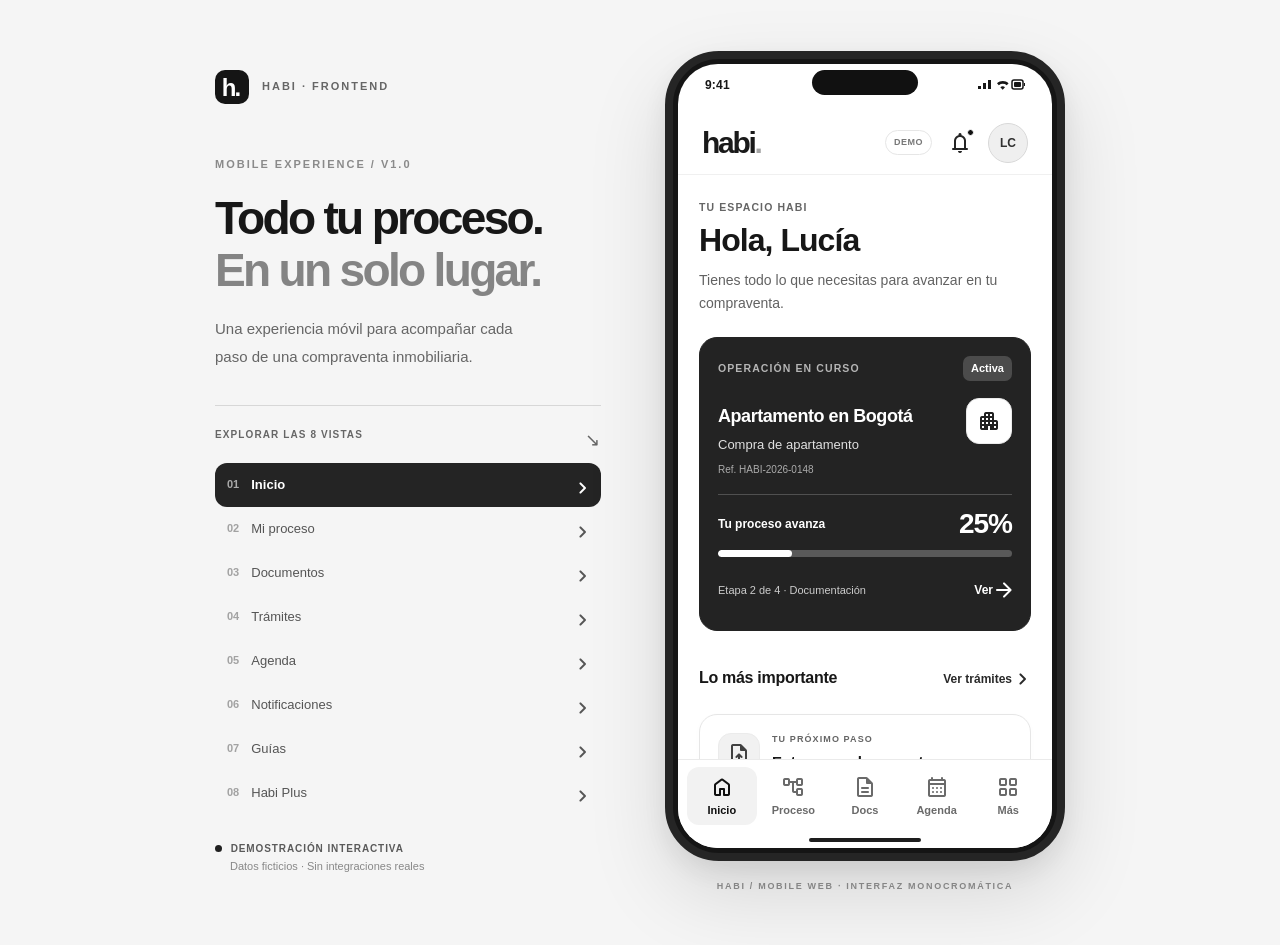
==== index.html @ b6b1b526 "Fix frontend" ====
<!doctype html>
<html lang="es">
<head>
  <meta charset="UTF-8" />
  <meta name="viewport" content="width=device-width, initial-scale=1, viewport-fit=cover" />
  <meta name="theme-color" content="#ffffff" />
  <meta name="description" content="Habi: seguimiento de compraventa, documentos, trámites y agenda." />
  <title>Habi · Mi compraventa</title>
  <!-- Iconos oficiales Google Material Symbols Rounded. Fallback SVG local si no hay conexión. -->
  <link rel="preconnect" href="https://fonts.googleapis.com" />
  <link rel="preconnect" href="https://fonts.gstatic.com" crossorigin />
  <link href="https://fonts.googleapis.com/css2?family=Material+Symbols+Rounded:opsz,wght,FILL,GRAD@20..48,100..700,0..1,-50..200&display=swap" rel="stylesheet" />
  <link rel="stylesheet" href="css/styles.css" />
  <script defer src="js/icons.js"></script>
  <script defer src="js/data.js"></script>
  <script defer src="js/screens.js"></script>
  <script defer src="js/app.js"></script>
</head>
<body>
  <div class="workspace">
    <aside class="desktop-rail" aria-label="Navegador del prototipo">
      <div class="rail-overline"><span class="brand-mark">h.</span> HABI · FRONTEND</div>
      <p class="rail-kicker">MOBILE EXPERIENCE / V1.0</p>
      <h1>Todo tu proceso.<br><span>En un solo lugar.</span></h1>
      <p class="rail-description">Una experiencia móvil para acompañar cada paso de una compraventa inmobiliaria.</p>
      <div class="rail-navigation">
        <div class="rail-navigation-heading">EXPLORAR LAS 8 VISTAS <span>↘</span></div>
        <div id="desktopRoutes"></div>
      </div>
      <div class="rail-footnote"><span class="footnote-circle"></span> DEMOSTRACIÓN INTERACTIVA<br><small>Datos ficticios · Sin integraciones reales</small></div>
    </aside>

    <div class="device-stand">
      <div class="device" aria-label="Vista de la aplicación Habi para móvil">
        <div class="phone">
          <div class="statusbar" aria-hidden="true">
            <span>9:41</span>
            <div class="dynamic-island"></div>
            <div class="status-icons"><svg width="48" height="16" viewBox="0 0 48 16" fill="currentColor"><path d="M1 12h3V9H1v3zm5 0h3V6H6v6zm5 0h3V3h-3v9zM20 6.2c3.2-2.8 8.4-2.8 11.6 0l-1.8 2a7.1 7.1 0 0 0-8 0l-1.8-2zm3.3 4c1.4-1.2 3.3-1.2 4.7 0l-2.3 2.5-2.4-2.5z"/><rect x="35" y="3" width="11" height="9" rx="2" fill="none" stroke="currentColor" stroke-width="1.5"/><rect x="37" y="5" width="7" height="5" rx="1"/><path d="M47 6h1v3h-1z"/></svg></div>
          </div>
          <header class="appbar">
            <button class="logo" type="button" data-route="inicio" aria-label="Ir a inicio">habi<span>.</span></button>
            <div class="appbar-right">
              <span class="demo-pill">DEMO</span>
              <button type="button" class="circle-action notification-trigger" data-route="notificaciones" aria-label="Abrir notificaciones" id="notificationButton"></button>
              <button type="button" class="avatar" data-action="profile" aria-label="Abrir perfil de Lucía">LC</button>
            </div>
          </header>
          <main id="appContent" class="app-content" tabindex="-1" aria-label="Contenido de la pantalla"></main>
          <nav id="bottomNav" class="bottom-nav" aria-label="Navegación principal"></nav>
          <div class="gesture-area" aria-hidden="true"><span></span></div>
          <div id="toast" class="toast" role="status" aria-live="polite"></div>
          <div id="scrim" class="scrim" hidden></div>
          <section id="sheet" class="sheet" role="dialog" aria-modal="true" aria-label="Información" hidden></section>
        </div>
      </div>
      <p class="device-caption">HABI / MOBILE WEB · INTERFAZ MONOCROMÁTICA</p>
    </div>
  </div>
</body>
</html>
---- css/styles.css ----
/* Habi mobile / diseño monocromático. Colores preparados como tokens. */
:root { 
  --ink: #171717; --ink-soft: #383838; --muted: #616161; --quiet: #787878;
  --line: #e6e6e6; --page: #fff; --surface: #f8f8f8; --surface-strong: #eeeeee;
  --dark: #202020; --radius: 18px; --tap: 44px;
  --family: -apple-system, BlinkMacSystemFont, "Segoe UI", Roboto, Arial, sans-serif;
  color: var(--ink); font-family: var(--family); font-synthesis: none;
  -webkit-font-smoothing: antialiased; text-rendering: optimizeLegibility;
 }
* { box-sizing: border-box; }
html, body { width: 100%; max-width: 100%; min-height: 100%; margin: 0; }
body { background: #f5f5f5; color: var(--ink); font: 400 14px/1.5 var(--family); overflow-x: clip; }
button, input, select { font: inherit; min-width: 0; }
button { cursor: pointer; -webkit-tap-highlight-color: transparent; touch-action: manipulation; }
button:disabled { opacity: .5; cursor: not-allowed; }
button:focus-visible, a:focus-visible, input:focus-visible, select:focus-visible { outline: 2px solid #242424; outline-offset: 3px; }
[hidden] { display: none !important; }
.icon { display: inline-flex; flex: 0 0 auto; width: 24px; height: 24px; align-items: center; justify-content: center; }
.google-icon { display: none; font-size: 24px; font-weight: 400; font-variation-settings: 'FILL' 0, 'wght' 400, 'GRAD' 0, 'opsz' 24; line-height: 1; letter-spacing: 0; }
.fallback-icon { display: block; width: 100%; height: 100%; }
.google-icons-ready .google-icon { display: block; }
.google-icons-ready .fallback-icon { display: none; }

/* Presentación en escritorio */
.workspace { min-height: 100vh; min-height: 100dvh; width: 100%; display: grid; grid-template-columns: minmax(0, 386px) minmax(0, 400px); align-items: center; justify-content: center; gap: clamp(36px, 5vw, 108px); padding: clamp(24px, 4vw, 58px); }
.desktop-rail { width: 100%; max-width: 386px; min-width: 0; }
.rail-overline { display: flex; align-items: center; gap: 13px; font-size: 11px; letter-spacing: 2px; color: #666; font-weight: 750; }
.brand-mark { background: #151515; color: white; width: 34px; height: 34px; display: inline-grid; place-items: center; border-radius: 10px; letter-spacing: -2px; font-size: 24px; font-weight: 800; padding-right: 3px; }
.rail-kicker { color: #8a8a8a; font-size: 11px; letter-spacing: 2px; margin: 52px 0 20px; font-weight: 700; }
.desktop-rail h1 { margin: 0; letter-spacing: -2.7px; font-size: clamp(32px,3.6vw,51px); line-height: 1.13; font-weight: 800; }
.desktop-rail h1 span { color: #848484; }
.rail-description { max-width: 310px; font-size: 15px; color: #666; line-height: 1.85; margin: 19px 0 34px; }
.rail-navigation { padding-top: 21px; border-top: 1px solid #d7d7d7; }
.rail-navigation-heading { font-size: 10px; font-weight: 800; color: #666; letter-spacing: 1.1px; display: flex; justify-content: space-between; margin-bottom: 9px; }
.rail-navigation-heading span { font-size: 18px; }
.rail-link { background: transparent; width: 100%; min-height: 44px; padding: 11px 12px; border: 0; border-radius: 12px; text-align: left; display: flex; align-items: center; gap: 12px; font-size: 13px; color: #555; }
.rail-link b { font-size: 11px; color: #a2a2a2; font-weight: 700; }
.rail-link .rail-chevron { margin-left: auto; width: 18px; height: 18px; }
.rail-link.active { color: white; background: #242424; font-weight: 750; }
.rail-link.active b { color: #aaa; }
.rail-footnote { margin-top: 25px; color: #5a5a5a; font-size: 10px; letter-spacing: .9px; line-height: 1.7; font-weight: 750; }
.rail-footnote small { font-size: 11px; font-weight: 400; letter-spacing: 0; color: #888; margin-left: 15px; }
.footnote-circle { display: inline-block; background: #202020; border-radius: 100%; width: 7px; height: 7px; margin-right: 5px; }
.device-stand { display: flex; flex-direction: column; align-items: center; justify-self: center; width: 100%; min-width: 0; max-width: 400px; }
.device-caption { color: #858585; font-size: 9px; letter-spacing: 1.7px; margin: 19px 0 0; font-weight: 800; }
.device { width: 100%; height: min(834px, max(580px, calc(100dvh - 90px))); padding: 5px; border: 8px solid #252525; border-radius: 54px; background: #151515; box-shadow: 0 32px 80px #00000020, 0 10px 24px #00000012; }
.phone { width: 100%; height: 100%; min-height: 0; min-width: 0; border-radius: 40px; background: white; position: relative; overflow: hidden; display: flex; flex-direction: column; isolation: isolate; }
.statusbar { height: 47px; padding: 12px 27px 0; flex: 0 0 auto; display: flex; justify-content: space-between; align-items: flex-start; position: relative; font-size: 12px; letter-spacing: .2px; font-weight: 800; }
.dynamic-island { width: 106px; height: 25px; background: #111; position: absolute; top: 6px; left: calc(50% - 53px); border-radius: 100px; }
.status-icons { margin-top: 1px; }
.appbar { min-height: 64px; height: 64px; flex: 0 0 auto; padding: 0 clamp(16px, 5vw, 24px); display: flex; justify-content: space-between; align-items: center; gap: 12px; border-bottom: 1px solid #f0f0f0; background: white; }
.logo { border: none; background: none; color: #191919; padding: 4px 0; min-height: 44px; display: inline-flex; align-items: center; font-size: 30px; letter-spacing: -2.3px; line-height: 1; font-weight: 850; flex: 0 0 auto; }
.logo span { color: #a5a5a5; }
.appbar-right { display: flex; align-items: center; justify-content: flex-end; gap: 6px; min-width: 0; }
.demo-pill { border: 1px solid #e6e6e6; border-radius: 100px; padding: 5px 8px; font-size: 9px; letter-spacing: .5px; color: #777; font-weight: 850; }
.circle-action { border: none; background: transparent; width: var(--tap); height: var(--tap); min-width: var(--tap); padding: 10px; position: relative; display: inline-grid; place-items: center; color: #252525; border-radius: 50%; }
.circle-action .unread-indicator { width: 7px; height: 7px; border: 1.5px solid white; background: #111; position: absolute; border-radius: 100%; top: 8px; right: 8px; }
.avatar { width: 40px; height: 40px; flex: 0 0 auto; border-radius: 50%; background: #efefef; border: 1px solid #d8d8d8; font-size: 12px; font-weight: 800; color: #303030; }
.app-content { flex: 1 1 auto; min-height: 0; min-width: 0; width: 100%; padding: 25px 21px 36px; overflow-x: hidden; overflow-y: auto; scrollbar-width: thin; scrollbar-color: #dedede transparent; overscroll-behavior: contain; overflow-wrap: break-word; -webkit-overflow-scrolling: touch; }
.app-content::-webkit-scrollbar { width: 3px; }
.bottom-nav { display: grid; grid-template-columns: repeat(5, minmax(0, 1fr)); gap: 2px; min-height: 72px; padding: 7px 9px 6px; border-top: 1px solid #eaeaea; background: white; flex: 0 0 auto; }
.bottom-nav button { min-width: 0; min-height: 56px; border: none; border-radius: 12px; background: transparent; color: #6a6a6a; font-size: 11px; font-weight: 550; padding: 5px 1px; display: flex; flex-direction: column; align-items: center; justify-content: center; gap: 4px; line-height: 1.25; }
.bottom-nav button .icon { width: 25px; height: 25px; }
.bottom-nav button.active { color: #101010; background: #f2f2f2; font-weight: 780; }
.bottom-nav button.active .icon { border-radius: 6px; }
.gesture-area { height: 17px; flex: 0 0 auto; display: grid; place-items: center; background: white; }
.gesture-area span { width: 112px; height: 4px; background: #1d1d1d; border-radius: 20px; }

/* Tipografía y piezas compartidas */
.overline { font-size: 10.5px; line-height: 1.5; letter-spacing: 1.1px; font-weight: 800; color: #656565; text-transform: uppercase; }
.page-heading { font-size: clamp(27px, 6.7vw, 32px); font-weight: 800; letter-spacing: -.95px; line-height: 1.18; margin: 6px 0 9px; overflow-wrap: anywhere; }
.page-subtitle { font-size: 14px; line-height: 1.65; color: #626262; margin: 0 0 22px; }
.section-heading { display: flex; justify-content: space-between; gap: 10px; align-items: center; margin: 26px 0 13px; min-width: 0; }
.section-heading h2 { font-size: 16px; line-height: 1.3; font-weight: 790; letter-spacing: -.3px; margin: 0; min-width: 0; }
.section-heading small { font-size: 12px; color: #6b6b6b; }
.text-btn { background: transparent; border: 0; min-height: 44px; padding: 8px 0 8px 8px; font-size: 12px; font-weight: 760; color: #292929; display: inline-flex; justify-content: center; align-items: center; gap: 3px; text-align: right; }
.text-btn .icon { width: 16px; height: 16px; }
.card { border: 1px solid var(--line); border-radius: var(--radius); padding: 18px; margin-bottom: 12px; background: white; min-width: 0; box-shadow: 0 2px 10px #00000004; }
.card-soft { background: #f8f8f8; border-color: #efefef; box-shadow: none; }
.card-dark { background: #232323; color: #fff; border-color: #232323; box-shadow: none; }
.card h3 { font-size: 15px; font-weight: 790; line-height: 1.4; letter-spacing: -.15px; margin: 0 0 5px; }
.card p { font-size: 13px; line-height: 1.6; color: #626262; margin: 6px 0 0; }
.card-dark p { color: #e0e0e0; }
.row { display: flex; align-items: center; justify-content: space-between; gap: 10px; min-width: 0; }
.row-top { display: flex; align-items: flex-start; justify-content: space-between; gap: 12px; min-width: 0; }
.inline-icon { display: flex; align-items: center; gap: 10px; min-width: 0; }
.inline-icon > div { min-width: 0; }
.mini-icon { flex: 0 0 auto; width: 42px; height: 42px; border-radius: 13px; background: #f1f1f1; border: 1px solid #ebebeb; display: grid; place-items: center; color: #404040; }
.mini-icon .icon { width: 21px; height: 21px; }
.card-dark .mini-icon { color: #222; background: white; }
.muted { color: #686868; font-size: 12px; line-height: 1.5; }
.tiny { font-size: 11px; color: #6b6b6b; }
.line { height: 1px; background: #e9e9e9; margin: 15px 0; }
.tag { display: inline-flex; align-items: center; justify-content: center; gap: 3px; min-height: 25px; font-size: 11px; font-weight: 750; color: #444; border-radius: 7px; padding: 4px 8px; background: #efefef; white-space: normal; text-align: center; }
.tag.outlined { background: white; border: 1px solid #e4e4e4; }
.tag.dark { background: #292929; color: white; }
.tag.light-on-dark { background: #4b4b4b; color: white; }
.button { min-height: 46px; border: 1px solid #dfdfdf; background: #f4f4f4; color: #262626; border-radius: 12px; display: inline-flex; align-items: center; justify-content: center; gap: 9px; padding: 11px 15px; font-size: 13px; line-height: 1.35; font-weight: 760; text-align: center; white-space: normal; }
.button .icon { height: 19px; width: 19px; }
.button.primary { border-color: #242424; background: #242424; color: #fff; }
.button.ghost { border-color: #e7e7e7; background: white; }
.button.full { width: 100%; margin-top: 13px; }
.button.compact { min-height: 44px; padding: 9px 12px; }
.button:active, .quick:active, .bottom-nav button:active { transform: scale(.98); }
.hero-address { display: flex; gap: 10px; align-items: start; justify-content: space-between; }
.hero-address h3 { margin-top: 6px; font-size: 18px; letter-spacing: -.45px; }
.hero-address .mini-icon { width: 46px; height: 46px; }
.hero-address .mini-icon .icon { width: 24px; height: 24px; }
.hero-meta { font-size: 12px; color: #d1d1d1; margin-top: 2px; }
.progress { width: 100%; height: 7px; border-radius: 100px; overflow: hidden; background: #dfdfdf; margin: 12px 0 10px; }
.progress > span { display: block; height: 100%; border-radius: 100px; background: #232323; transition: width .25s; }
.progress.dark-progress { background: #595959; }
.progress.dark-progress > span { background: white; }
.progress-number { font-size: 28px; line-height: 1; letter-spacing: -1px; font-weight: 850; }
.hero-foot { color: #666; font-size: 12px; margin: 9px 0 0; }
.quick-grid { display: grid; grid-template-columns: repeat(3, minmax(0, 1fr)); gap: 9px; }
.quick { min-width: 0; border: 1px solid #e8e8e8; border-radius: 15px; background: white; min-height: 98px; padding: 10px 4px; display: grid; justify-items: center; align-content: center; gap: 9px; color: #303030; font-size: 12px; font-weight: 750; text-align: center; }
.quick .mini-icon { width: 37px; height: 37px; border: none; }
.next-step { display: flex; gap: 12px; align-items: flex-start; }
.next-step > div:last-child { flex: 1; min-width: 0; }
.next-step h3 { margin: 0 0 4px; }
.notice { display: flex; gap: 10px; padding: 13px; border: 1px solid #e9e9e9; border-radius: 13px; background: #fafafa; color: #545454; font-size: 12px; line-height: 1.6; margin: 12px 0; }
.notice .icon { height: 18px; width: 18px; margin-top: 1px; }
.notice > span:last-child { flex: 1; }

/* Seguimiento */
.timeline { padding: 20px 17px 6px; }
.timeline-step { display: flex; gap: 13px; position: relative; min-height: 96px; }
.timeline-step:not(:last-child)::before { content: ''; position: absolute; left: 15px; top: 33px; bottom: 5px; width: 1px; background: #ddd; }
.timeline-mark { width: 31px; height: 31px; border: 1px solid #ddd; border-radius: 50%; background: #fff; font-size: 12px; font-weight: 800; display: grid; place-items: center; flex-shrink: 0; z-index: 1; }
.timeline-mark .icon { width: 16px; height: 16px; }
.timeline-step.complete .timeline-mark { color: white; background: #272727; border-color: #272727; }
.timeline-step.active .timeline-mark { border: 2px solid #242424; }
.timeline-body { flex: 1; min-width: 0; padding-bottom: 22px; }
.timeline-body h3 { margin: 2px 0 5px; font-size: 14px; }
.timeline-body p { margin: 0 0 9px; font-size: 12px; line-height: 1.6; }
.timeline-body .button { margin-top: 10px; }

/* Documentos, tareas y notificaciones */
.pills { display: flex; gap: 7px; overflow-x: auto; margin: 0 0 15px; padding: 0 1px 3px; scrollbar-width: none; }
.pills::-webkit-scrollbar { display: none; }
.pill { border: 1px solid #dfdfdf; border-radius: 100px; min-height: 42px; color: #575757; background: white; padding: 10px 15px; font-size: 12px; font-weight: 760; white-space: nowrap; }
.pill.active { border-color: #222; background: #222; color: white; }
.file-card .row-top .mini-icon { flex-shrink: 0; }
.file-main { flex: 1; min-width: 0; }
.file-card h3 { margin-bottom: 6px; }
.file-card p { margin: 0 0 9px; }
.file-card .button { margin-top: 14px; width: 100%; }
.file-meta { display: flex; align-items: center; gap: 8px; flex-wrap: wrap; }
.stat-grid { display: grid; grid-template-columns: repeat(2, 1fr); gap: 10px; margin-bottom: 5px; }
.stat-box { background: #f7f7f7; border: 1px solid #eee; border-radius: 16px; padding: 19px 16px; min-width: 0; }
.stat-box b { display: block; font-size: 27px; line-height: 1.15; letter-spacing: -1px; }
.stat-box span { font-size: 12px; color: #6d6d6d; }
.notification-unread { border-left: 3px solid #252525; }
.notification-title { display: flex; align-items: center; justify-content: space-between; gap: 10px; }
.notification-dot { width: 7px; height: 7px; background: #242424; border-radius: 50%; flex-shrink: 0; }
.notification-timestamp { margin-top: 11px; color: #707070; font-size: 11px; }
.empty-state { text-align: center; background: #fafafa; border: 1px dashed #d4d4d4; border-radius: 15px; color: #686868; padding: 32px 16px; font-size: 13px; line-height: 1.55; }
.empty-state .icon { width: 29px; height: 29px; margin-bottom: 9px; }

/* Agenda */
.calendar-card { padding: 18px 11px 14px; }
.calendar-controls { display: flex; align-items: center; justify-content: space-between; padding: 0 3px 13px; }
.calendar-controls strong { font-size: 15px; }
.cal-buttons { display: flex; gap: 5px; }
.calendar-controls button { background: transparent; border: 1px solid #e5e5e5; border-radius: 10px; width: 44px; height: 44px; display: grid; place-items: center; }
.calendar-controls button .icon { width: 18px; height: 18px; }
.calendar-grid { display: grid; grid-template-columns: repeat(7, minmax(0, 1fr)); gap: 2px 0; text-align: center; }
.calendar-dow { color: #727272; font-size: 11px; font-weight: 780; padding: 9px 0; }
.calendar-grid button { min-width: 0; width: 100%; min-height: 38px; aspect-ratio: 1; padding: 0; background: transparent; border: none; border-radius: 10px; font-size: 13px; position: relative; color: #393939; }
.calendar-grid button.selected { color: #fff; background: #232323; font-weight: 850; }
.calendar-grid button.has-event::after { content: ''; position: absolute; bottom: 5px; left: calc(50% - 2px); width: 4px; height: 4px; border-radius: 100%; background: #333; }
.calendar-grid button.selected::after { background: white; }
.event-date { width: 44px; min-height: 49px; padding: 7px 4px; background: #f2f2f2; border-radius: 11px; display: grid; align-content: center; justify-items: center; flex-shrink: 0; }
.event-date strong { font-size: 16px; }
.event-date small { color: #7d7d7d; font-size: 10px; text-transform: uppercase; }
.event-line { display: flex; align-items: center; gap: 11px; min-width: 0; }
.event-line > div:nth-child(2) { flex: 1; min-width: 0; }
.event-line h3 { margin: 0; }
.event-line p { margin: 4px 0 0; display: flex; gap: 4px; align-items: center; }
.event-line p .icon { width: 16px; height: 16px; }

/* Guías / Habi Plus */
.search-box { display: flex; align-items: center; position: relative; margin: 0 0 16px; min-width: 0; }
.search-box > .icon { position: absolute; left: 14px; width: 20px; height: 20px; color: #888; }
.input { background: white; width: 100%; max-width: 100%; min-width: 0; min-height: 48px; border: 1px solid #d6d6d6; border-radius: 12px; padding: 12px 14px; font-size: 16px; color: #232323; }
.search-box input { padding-left: 43px; }
.form-field { display: block; margin: 15px 0; }
.form-field span { display: block; font-size: 13px; font-weight: 760; margin-bottom: 9px; }
.form-error { font-size: 12px; line-height: 1.55; color: #333; margin: 9px 0 0; padding: 9px 11px; border-left: 3px solid #444; background: #f3f3f3; }
.guide-category { margin: 10px 0; }
.guide-step-list { padding-left: 21px; }
.guide-step-list li { padding-left: 5px; margin-bottom: 13px; line-height: 1.65; color: #5e5e5e; }
.guide-step-list li::marker { color: #333; font-weight: 800; }
.plus-result { text-align: center; padding: 16px 0 9px; }
.plus-result b { font-size: clamp(40px, 10vw, 48px); letter-spacing: -2px; }
.plus-result span { font-size: 14px; font-weight: 760; }
.plus-result p { max-width: 235px; margin: 8px auto 0; }
.menu-item { width: 100%; display: flex; align-items: center; gap: 13px; padding: 13px 12px; text-align: left; color: #242424; background: #fff; border: 1px solid #e6e6e6; border-radius: 15px; min-height: 70px; margin-bottom: 10px; min-width: 0; }
.menu-item > strong { flex: 1; min-width: 0; font-size: 14px; }
.menu-item > .icon { width: 18px; height: 18px; color: #aaa; }

/* Bottom sheet / avisos */
.scrim { position: absolute; z-index: 20; inset: 0; background: #0007; }
.sheet { position: absolute; bottom: 0; left: 0; right: 0; z-index: 21; max-height: min(86%, 760px); overflow-x: hidden; overflow-y: auto; overscroll-behavior: contain; background: white; box-shadow: 0 -20px 42px #0002; border-radius: 25px 25px 0 0; padding: 12px 22px 26px; }
.sheet-handle { margin: 0 auto 19px; height: 4px; width: 45px; background: #d4d4d4; border-radius: 30px; }
.sheet-header { display: flex; justify-content: space-between; align-items: start; gap: 12px; }
.sheet-header h2 { font-size: 21px; line-height: 1.25; letter-spacing: -.55px; margin: 0 0 10px; overflow-wrap: anywhere; }
.sheet-header .circle-action { margin: -8px -6px 0 0; flex-shrink: 0; }
.sheet-body { color: #545454; font-size: 14px; line-height: 1.7; }
.sheet-body p { margin: 10px 0; }
.sheet-body strong { color: #222; }
.sheet-footer { margin-top: 15px; }
.sheet-footer .button { width: 100%; }
.sheet input[type=file] { font-size: 12px; }
.toast { position: absolute; bottom: 105px; left: 17px; right: 17px; transform: translateY(14px); opacity: 0; pointer-events: none; z-index: 30; background: #202020; color: white; padding: 13px 15px; border-radius: 13px; font-size: 13px; text-align: center; line-height: 1.5; transition: transform .2s, opacity .2s; box-shadow: 0 12px 25px #0002; }
.toast.show { transform: translateY(0); opacity: 1; }

/* Interacciones en equipos con mouse, sin dependencia del hover. */
@media (hover:hover) and (pointer:fine) {
  .rail-link:not(.active):hover, .menu-item:hover, .quick:hover { background: #f4f4f4; }
  .button.ghost:hover, .button:not(.primary):hover { background: #ececec; }
  .button.primary:hover { background: #101010; }
  .pill:not(.active):hover { border-color: #acacac; color: #252525; }
}


/* Mejoras transversales: legibilidad, controles y protección de desbordes */
img, svg { max-width: 100%; }
button, a, input, select { touch-action: manipulation; }
.row > *, .row-top > *, .inline-icon > *, .section-heading > *, .event-line > * { min-width: 0; }
.row > .mini-icon, .row-top > .mini-icon, .inline-icon > .mini-icon, .event-line > .event-date { min-width: auto; }
.row .button, .row-top .button { flex-shrink: 0; }
.card h3, .card p, .notification-title h3, .menu-item strong, .page-subtitle { overflow-wrap: anywhere; }
.card-dark .muted, .card-dark .tiny { color: #e2e2e2; }
.file-card .button, .menu-item, .quick, .pill, .bottom-nav button { transition: background-color .16s ease, color .16s ease, border-color .16s ease; }
.input:focus { border-color: #414141; outline: 2px solid #414141; outline-offset: 1px; }
.input[type="date"] { min-width: 0; max-width: 100%; -webkit-appearance: none; appearance: none; }
.sheet input[type="file"] { width: 100%; max-width: 100%; }
.sheet-body .form-field { margin-block: 14px; }
.scrim { backdrop-filter: blur(2px); -webkit-backdrop-filter: blur(2px); }
.statusbar, .gesture-area { user-select: none; pointer-events: none; }
.pills { scrollbar-width: none; scroll-snap-type: x proximity; }
.pill { scroll-snap-align: start; }

/* Tablet: se mantiene la experiencia centrada, sin estirar la interfaz del móvil. */
@media (max-width: 1050px) {
  .workspace { display: flex; align-items: center; justify-content: center; padding: 28px 20px; }
  .desktop-rail { display: none; }
  .device-stand { width: min(100%, 430px); max-width: 430px; }
  .device { width: 100%; height: min(836px, max(560px, calc(100dvh - 82px))); }
  .device-caption { margin-top: 13px; }
}

/* Móvil / PWA: solo la app. Las barras reales del sistema operativo son las del teléfono. */
@media (max-width: 600px) {
  html, body { background: #fff; }
  .workspace { display: block; min-height: 100vh; min-height: 100dvh; padding: 0; }
  .device-stand { display: block; width: 100%; max-width: none; }
  .device { width: 100%; height: 100vh; height: 100dvh; min-height: 0; border: 0; padding: 0; border-radius: 0; box-shadow: none; }
  .phone { border-radius: 0; }
  .device-caption, .statusbar, .gesture-area { display: none; }
  .appbar { min-height: calc(64px + env(safe-area-inset-top, 0px)); height: calc(64px + env(safe-area-inset-top, 0px)); padding-top: env(safe-area-inset-top, 0px); padding-left: max(18px, env(safe-area-inset-left, 0px)); padding-right: max(18px, env(safe-area-inset-right, 0px)); }
  .app-content { padding: 22px max(18px, env(safe-area-inset-right, 0px)) 38px max(18px, env(safe-area-inset-left, 0px)); }
  .bottom-nav { min-height: calc(71px + env(safe-area-inset-bottom, 0px)); padding: 7px max(7px, env(safe-area-inset-right, 0px)) calc(6px + env(safe-area-inset-bottom, 0px)) max(7px, env(safe-area-inset-left, 0px)); }
  .toast { bottom: calc(91px + env(safe-area-inset-bottom, 0px)); }
  .sheet { max-height: 88%; padding-bottom: calc(24px + env(safe-area-inset-bottom, 0px)); }
}

/* Teléfonos estrechos: los componentes tienen prioridad sobre adornos. */
@media (max-width: 360px) {
  .app-content { padding-left: max(14px, env(safe-area-inset-left, 0px)); padding-right: max(14px, env(safe-area-inset-right, 0px)); }
  .appbar { padding-left: max(14px, env(safe-area-inset-left, 0px)); padding-right: max(14px, env(safe-area-inset-right, 0px)); }
  .card { padding: 15px; }
  .page-heading { font-size: 27px; }
  .demo-pill { display: none; }
  .bottom-nav { gap: 0; padding-inline: 4px; }
  .bottom-nav button { font-size: 10px; }
  .calendar-card { padding-inline: 8px; }
  .calendar-grid button { min-height: 36px; font-size: 12px; }
  .quick { font-size: 11px; }
  .stat-box { padding: 14px 10px; }
  .sheet { padding-inline: 16px; }
}

/* Teléfonos en horizontal y ventanas muy bajas: evitar la carcasa artificial. */
@media (min-width: 601px) and (max-width: 1050px) and (max-height: 540px) {
  html, body { background: #fff; }
  .workspace { display: block; padding: 0; min-height: 100dvh; }
  .device-stand { display: block; width: 100%; max-width: none; }
  .device { border: 0; border-radius: 0; padding: 0; height: 100dvh; min-height: 0; box-shadow: none; }
  .phone { border-radius: 0; }
  .device-caption, .statusbar, .gesture-area { display: none; }
  .app-content { padding: 16px max(20px, env(safe-area-inset-right, 0px)) 24px max(20px, env(safe-area-inset-left, 0px)); }
  .appbar { height: 58px; min-height: 58px; }
  .bottom-nav { min-height: calc(62px + env(safe-area-inset-bottom, 0px)); padding-bottom: env(safe-area-inset-bottom, 0px); }
  .toast { bottom: calc(76px + env(safe-area-inset-bottom, 0px)); }
}

/* Escritorio más bajo: conservar el scroll dentro del teléfono. */
@media (min-width: 1051px) and (max-height: 760px) {
  .workspace { padding-block: 16px; }
  .device { height: max(510px, calc(100dvh - 46px)); }
  .rail-kicker { margin-top: 24px; }
  .rail-description { margin-bottom: 16px; }
  .rail-link { padding-block: 7px; }
}

@media (prefers-reduced-motion: reduce) {
  *, *::before, *::after { animation-duration: .01ms !important; transition-duration: .01ms !important; scroll-behavior: auto !important; }
}
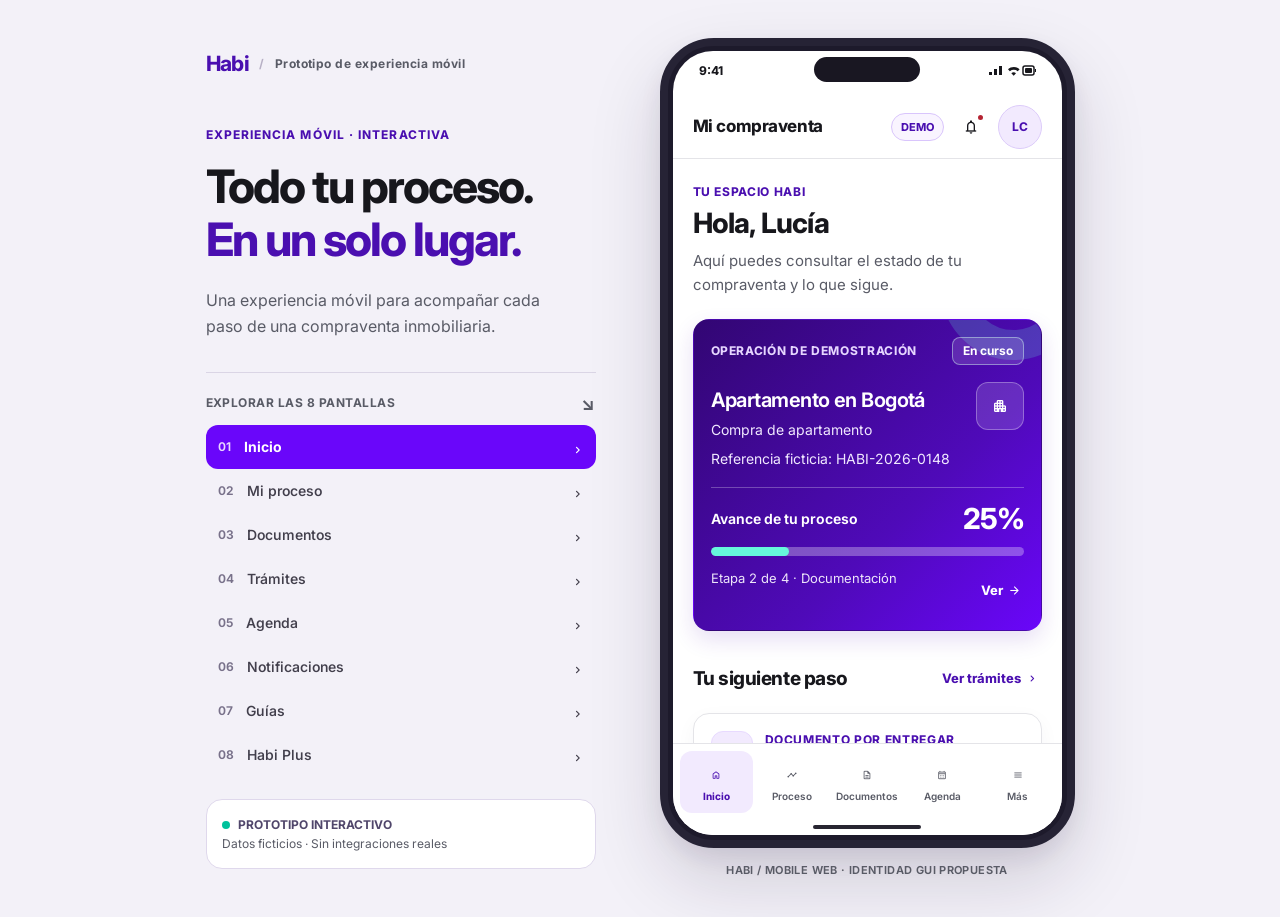
==== commit 13cebb0e: "fix: SCRUM-102 corregir validaciones y claridad de la interfaz" ====
--- a/index.html
+++ b/index.html
@@ -3,13 +3,13 @@
 <head>
   <meta charset="UTF-8" />
   <meta name="viewport" content="width=device-width, initial-scale=1, viewport-fit=cover" />
-  <meta name="theme-color" content="#ffffff" />
-  <meta name="description" content="Habi: seguimiento de compraventa, documentos, trámites y agenda." />
+  <meta name="theme-color" content="#6A06FA" />
+  <meta name="description" content="Habi: prototipo interactivo de seguimiento de compraventa, documentos, trámites y agenda con información ficticia." />
   <title>Habi · Mi compraventa</title>
-  <!-- Iconos oficiales Google Material Symbols Rounded. Fallback SVG local si no hay conexión. -->
+  <!-- Tipografía Inter propuesta, e iconos Material Symbols Rounded; ambos con respaldo local/sistema. -->
   <link rel="preconnect" href="https://fonts.googleapis.com" />
   <link rel="preconnect" href="https://fonts.gstatic.com" crossorigin />
-  <link href="https://fonts.googleapis.com/css2?family=Material+Symbols+Rounded:opsz,wght,FILL,GRAD@20..48,100..700,0..1,-50..200&display=swap" rel="stylesheet" />
+  <link href="https://fonts.googleapis.com/css2?family=Inter:wght@400;500;600;700;800&family=Material+Symbols+Rounded:opsz,wght,FILL,GRAD@20..48,100..700,0..1,-50..200&display=swap" rel="stylesheet" />
   <link rel="stylesheet" href="css/styles.css" />
   <script defer src="js/icons.js"></script>
   <script defer src="js/data.js"></script>
@@ -19,15 +19,15 @@
 <body>
   <div class="workspace">
     <aside class="desktop-rail" aria-label="Navegador del prototipo">
-      <div class="rail-overline"><span class="brand-mark">h.</span> HABI · FRONTEND</div>
-      <p class="rail-kicker">MOBILE EXPERIENCE / V1.0</p>
+      <div class="rail-overline"><span class="rail-brand-name">Habi</span><span class="rail-brand-divider">/</span> Prototipo de experiencia móvil</div>
+      <p class="rail-kicker">EXPERIENCIA MÓVIL · INTERACTIVA</p>
       <h1>Todo tu proceso.<br><span>En un solo lugar.</span></h1>
       <p class="rail-description">Una experiencia móvil para acompañar cada paso de una compraventa inmobiliaria.</p>
       <div class="rail-navigation">
-        <div class="rail-navigation-heading">EXPLORAR LAS 8 VISTAS <span>↘</span></div>
+        <div class="rail-navigation-heading">EXPLORAR LAS 8 PANTALLAS <span>↘</span></div>
         <div id="desktopRoutes"></div>
       </div>
-      <div class="rail-footnote"><span class="footnote-circle"></span> DEMOSTRACIÓN INTERACTIVA<br><small>Datos ficticios · Sin integraciones reales</small></div>
+      <div class="rail-footnote"><span class="footnote-circle"></span> PROTOTIPO INTERACTIVO<br><small>Datos ficticios · Sin integraciones reales</small></div>
     </aside>
 
     <div class="device-stand">
@@ -39,7 +39,7 @@
             <div class="status-icons"><svg width="48" height="16" viewBox="0 0 48 16" fill="currentColor"><path d="M1 12h3V9H1v3zm5 0h3V6H6v6zm5 0h3V3h-3v9zM20 6.2c3.2-2.8 8.4-2.8 11.6 0l-1.8 2a7.1 7.1 0 0 0-8 0l-1.8-2zm3.3 4c1.4-1.2 3.3-1.2 4.7 0l-2.3 2.5-2.4-2.5z"/><rect x="35" y="3" width="11" height="9" rx="2" fill="none" stroke="currentColor" stroke-width="1.5"/><rect x="37" y="5" width="7" height="5" rx="1"/><path d="M47 6h1v3h-1z"/></svg></div>
           </div>
           <header class="appbar">
-            <button class="logo" type="button" data-route="inicio" aria-label="Ir a inicio">habi<span>.</span></button>
+            <button class="logo" type="button" data-route="inicio" aria-label="Ir a inicio">Mi compraventa</button>
             <div class="appbar-right">
               <span class="demo-pill">DEMO</span>
               <button type="button" class="circle-action notification-trigger" data-route="notificaciones" aria-label="Abrir notificaciones" id="notificationButton"></button>
@@ -51,10 +51,10 @@
           <div class="gesture-area" aria-hidden="true"><span></span></div>
           <div id="toast" class="toast" role="status" aria-live="polite"></div>
           <div id="scrim" class="scrim" hidden></div>
-          <section id="sheet" class="sheet" role="dialog" aria-modal="true" aria-label="Información" hidden></section>
+          <section id="sheet" class="sheet" role="dialog" aria-modal="true" aria-labelledby="sheetTitle" hidden></section>
         </div>
       </div>
-      <p class="device-caption">HABI / MOBILE WEB · INTERFAZ MONOCROMÁTICA</p>
+      <p class="device-caption">HABI / MOBILE WEB · IDENTIDAD GUI PROPUESTA</p>
     </div>
   </div>
 </body>
--- a/css/styles.css
+++ b/css/styles.css
@@ -1,303 +1,330 @@
-/* Habi mobile / diseño monocromático. Colores preparados como tokens. */
-:root { 
-  --ink: #171717; --ink-soft: #383838; --muted: #616161; --quiet: #787878;
-  --line: #e6e6e6; --page: #fff; --surface: #f8f8f8; --surface-strong: #eeeeee;
-  --dark: #202020; --radius: 18px; --tap: 44px;
-  --family: -apple-system, BlinkMacSystemFont, "Segoe UI", Roboto, Arial, sans-serif;
-  color: var(--ink); font-family: var(--family); font-synthesis: none;
-  -webkit-font-smoothing: antialiased; text-rendering: optimizeLegibility;
- }
-* { box-sizing: border-box; }
-html, body { width: 100%; max-width: 100%; min-height: 100%; margin: 0; }
-body { background: #f5f5f5; color: var(--ink); font: 400 14px/1.5 var(--family); overflow-x: clip; }
+/*
+ * HABI · SISTEMA DE DISEÑO GUI / PROTOTIPO INTERACTIVO
+ * Referencias de color por validar con Habi: primary, accent, accent-strong.
+ * Tipografía Inter propuesta por el equipo; no se presenta como fuente oficial.
+ * Escala: 4px. Los datos y acciones de la interfaz son demostrativos.
+ */
+:root {
+  --color-primary: #6A06FA;
+  --color-primary-hover: #5405c9;
+  --color-primary-soft: #F2EAFE;
+  --color-primary-text: #4A0FB0;
+  --color-accent: #66F7DB;
+  --color-accent-strong: #00C29C;
+  --color-text: #17171C;
+  --color-text-muted: #595B66;
+  --color-background: #FFFFFF;
+  --color-surface: #F7F7F9;
+  --color-border: #E4E4E8;
+  --color-danger: #B42332;
+  --color-danger-soft: #FFF0F1;
+  --color-success: #236B4E;
+  --color-success-soft: #E7F6EF;
+  --color-warning: #815317;
+  --color-warning-soft: #FFF5DE;
+  --color-hero: #4F0AB9;
+  --color-hero-deep: #320673;
+  --radius-card: 16px;
+  --radius-control: 12px;
+  --radius-sheet: 24px;
+  --space-unit: 4px;
+  --tap: 44px;
+  --font-ui: Inter, -apple-system, BlinkMacSystemFont, "Segoe UI", Roboto, Arial, sans-serif;
+  --shadow-soft: 0 6px 20px rgb(35 13 67 / 4%);
+  color: var(--color-text);
+  font-family: var(--font-ui);
+  font-synthesis: none;
+  -webkit-font-smoothing: antialiased;
+  text-rendering: optimizeLegibility;
+}
+*, *::before, *::after { box-sizing: border-box; }
+html, body { min-height: 100%; width: 100%; max-width: 100%; margin: 0; }
+body { overflow-x: clip; background: #F3F1F8; color: var(--color-text); font: 400 16px/1.5 var(--font-ui); }
 button, input, select { font: inherit; min-width: 0; }
-button { cursor: pointer; -webkit-tap-highlight-color: transparent; touch-action: manipulation; }
-button:disabled { opacity: .5; cursor: not-allowed; }
-button:focus-visible, a:focus-visible, input:focus-visible, select:focus-visible { outline: 2px solid #242424; outline-offset: 3px; }
+button { cursor: pointer; touch-action: manipulation; -webkit-tap-highlight-color: transparent; }
+button:disabled { opacity: .55; cursor: not-allowed; }
+a, button, input, select { touch-action: manipulation; }
+:where(button, a, input, select, [tabindex]):focus-visible { outline: 3px solid var(--color-primary); outline-offset: 3px; }
 [hidden] { display: none !important; }
-.icon { display: inline-flex; flex: 0 0 auto; width: 24px; height: 24px; align-items: center; justify-content: center; }
-.google-icon { display: none; font-size: 24px; font-weight: 400; font-variation-settings: 'FILL' 0, 'wght' 400, 'GRAD' 0, 'opsz' 24; line-height: 1; letter-spacing: 0; }
+img, svg { max-width: 100%; }
+/* El contenedor recibe foco al cambiar de pantalla para lectores de pantalla. */
+#appContent:focus { outline: none; }
+.icon { display: inline-flex; width: 24px; height: 24px; flex: 0 0 auto; align-items: center; justify-content: center; }
+.google-icon { display: none; font-size: inherit; font-weight: 400; font-variation-settings: 'FILL' 0, 'wght' 400, 'GRAD' 0, 'opsz' 24; line-height: 1; letter-spacing: 0; }
 .fallback-icon { display: block; width: 100%; height: 100%; }
 .google-icons-ready .google-icon { display: block; }
 .google-icons-ready .fallback-icon { display: none; }
 
-/* Presentación en escritorio */
-.workspace { min-height: 100vh; min-height: 100dvh; width: 100%; display: grid; grid-template-columns: minmax(0, 386px) minmax(0, 400px); align-items: center; justify-content: center; gap: clamp(36px, 5vw, 108px); padding: clamp(24px, 4vw, 58px); }
-.desktop-rail { width: 100%; max-width: 386px; min-width: 0; }
-.rail-overline { display: flex; align-items: center; gap: 13px; font-size: 11px; letter-spacing: 2px; color: #666; font-weight: 750; }
-.brand-mark { background: #151515; color: white; width: 34px; height: 34px; display: inline-grid; place-items: center; border-radius: 10px; letter-spacing: -2px; font-size: 24px; font-weight: 800; padding-right: 3px; }
-.rail-kicker { color: #8a8a8a; font-size: 11px; letter-spacing: 2px; margin: 52px 0 20px; font-weight: 700; }
-.desktop-rail h1 { margin: 0; letter-spacing: -2.7px; font-size: clamp(32px,3.6vw,51px); line-height: 1.13; font-weight: 800; }
-.desktop-rail h1 span { color: #848484; }
-.rail-description { max-width: 310px; font-size: 15px; color: #666; line-height: 1.85; margin: 19px 0 34px; }
-.rail-navigation { padding-top: 21px; border-top: 1px solid #d7d7d7; }
-.rail-navigation-heading { font-size: 10px; font-weight: 800; color: #666; letter-spacing: 1.1px; display: flex; justify-content: space-between; margin-bottom: 9px; }
+/* Presentación de producto en pantallas amplias */
+.workspace { min-height: 100vh; min-height: 100dvh; display: grid; grid-template-columns: minmax(0, 390px) minmax(0, 415px); justify-content: center; align-items: center; gap: clamp(32px, 5vw, 96px); padding: clamp(20px, 3vw, 56px); }
+.desktop-rail { width: 100%; max-width: 390px; min-width: 0; }
+.rail-overline { display: flex; align-items: center; gap: 10px; color: var(--color-text-muted); font-size: 12px; font-weight: 700; letter-spacing: .04em; }
+.rail-brand-name { font-weight: 750; font-size: 21px; color: var(--color-primary-text); letter-spacing: -.6px; }
+.rail-brand-divider { color: #b7b0c5; }
+.rail-kicker { margin: 46px 0 16px; color: var(--color-primary-text); font-size: 12px; letter-spacing: .09em; font-weight: 750; }
+.desktop-rail h1 { font-size: clamp(32px, 3.6vw, 49px); font-weight: 750; letter-spacing: -2px; line-height: 1.16; margin: 0; }
+.desktop-rail h1 span { color: var(--color-primary-text); }
+.rail-description { font-size: 16px; line-height: 1.65; max-width: 350px; margin: 20px 0 32px; color: var(--color-text-muted); }
+.rail-navigation { border-top: 1px solid #DAD5E5; padding-top: 17px; }
+.rail-navigation-heading { display: flex; justify-content: space-between; align-items: center; color: var(--color-text-muted); font-size: 12px; font-weight: 700; letter-spacing: .04em; margin-bottom: 8px; }
 .rail-navigation-heading span { font-size: 18px; }
-.rail-link { background: transparent; width: 100%; min-height: 44px; padding: 11px 12px; border: 0; border-radius: 12px; text-align: left; display: flex; align-items: center; gap: 12px; font-size: 13px; color: #555; }
-.rail-link b { font-size: 11px; color: #a2a2a2; font-weight: 700; }
-.rail-link .rail-chevron { margin-left: auto; width: 18px; height: 18px; }
-.rail-link.active { color: white; background: #242424; font-weight: 750; }
-.rail-link.active b { color: #aaa; }
-.rail-footnote { margin-top: 25px; color: #5a5a5a; font-size: 10px; letter-spacing: .9px; line-height: 1.7; font-weight: 750; }
-.rail-footnote small { font-size: 11px; font-weight: 400; letter-spacing: 0; color: #888; margin-left: 15px; }
-.footnote-circle { display: inline-block; background: #202020; border-radius: 100%; width: 7px; height: 7px; margin-right: 5px; }
-.device-stand { display: flex; flex-direction: column; align-items: center; justify-self: center; width: 100%; min-width: 0; max-width: 400px; }
-.device-caption { color: #858585; font-size: 9px; letter-spacing: 1.7px; margin: 19px 0 0; font-weight: 800; }
-.device { width: 100%; height: min(834px, max(580px, calc(100dvh - 90px))); padding: 5px; border: 8px solid #252525; border-radius: 54px; background: #151515; box-shadow: 0 32px 80px #00000020, 0 10px 24px #00000012; }
-.phone { width: 100%; height: 100%; min-height: 0; min-width: 0; border-radius: 40px; background: white; position: relative; overflow: hidden; display: flex; flex-direction: column; isolation: isolate; }
-.statusbar { height: 47px; padding: 12px 27px 0; flex: 0 0 auto; display: flex; justify-content: space-between; align-items: flex-start; position: relative; font-size: 12px; letter-spacing: .2px; font-weight: 800; }
-.dynamic-island { width: 106px; height: 25px; background: #111; position: absolute; top: 6px; left: calc(50% - 53px); border-radius: 100px; }
+.rail-link { width: 100%; min-height: var(--tap); padding: 10px 12px; border: 0; background: transparent; border-radius: var(--radius-control); color: #423F4C; display: flex; align-items: center; gap: 13px; text-align: left; font-size: 14px; font-weight: 550; }
+.rail-link b { color: #78718A; font-size: 12px; font-weight: 650; }
+.rail-link .rail-chevron { width: 18px; height: 18px; margin-left: auto; }
+.rail-link.active { background: var(--color-primary); color: white; font-weight: 700; }
+.rail-link.active b { color: #E9D7FF; }
+.rail-footnote { margin-top: 22px; padding: 15px; border: 1px solid #DFD8EC; border-radius: var(--radius-card); color: #50466B; background: white; font-size: 12px; font-weight: 700; line-height: 1.6; }
+.rail-footnote small { color: var(--color-text-muted); font-weight: 400; font-size: 12px; }
+.footnote-circle { display: inline-block; width: 8px; height: 8px; border-radius: 50%; background: var(--color-accent-strong); margin-right: 5px; }
+.device-stand { display: flex; flex-direction: column; align-items: center; justify-self: center; max-width: 415px; width: 100%; min-width: 0; }
+.device-caption { margin: 14px 0 0; font-size: 11px; font-weight: 650; color: var(--color-text-muted); text-align: center; letter-spacing: .035em; }
+.device { width: 100%; height: min(840px, max(580px, calc(100dvh - 90px))); padding: 5px; border: 8px solid #262335; border-radius: 54px; background: #1D1A2B; box-shadow: 0 32px 72px #21103228, 0 10px 22px #21103213; }
+.phone { display: flex; flex-direction: column; position: relative; isolation: isolate; overflow: hidden; border-radius: 40px; background: var(--color-background); height: 100%; min-width: 0; min-height: 0; }
+.statusbar { position: relative; flex: 0 0 auto; height: 44px; padding: 11px 26px 0; display: flex; justify-content: space-between; align-items: flex-start; color: var(--color-text); font-size: 12px; font-weight: 750; }
+.dynamic-island { position: absolute; top: 6px; left: calc(50% - 53px); width: 106px; height: 25px; border-radius: 100px; background: #191722; }
 .status-icons { margin-top: 1px; }
-.appbar { min-height: 64px; height: 64px; flex: 0 0 auto; padding: 0 clamp(16px, 5vw, 24px); display: flex; justify-content: space-between; align-items: center; gap: 12px; border-bottom: 1px solid #f0f0f0; background: white; }
-.logo { border: none; background: none; color: #191919; padding: 4px 0; min-height: 44px; display: inline-flex; align-items: center; font-size: 30px; letter-spacing: -2.3px; line-height: 1; font-weight: 850; flex: 0 0 auto; }
-.logo span { color: #a5a5a5; }
-.appbar-right { display: flex; align-items: center; justify-content: flex-end; gap: 6px; min-width: 0; }
-.demo-pill { border: 1px solid #e6e6e6; border-radius: 100px; padding: 5px 8px; font-size: 9px; letter-spacing: .5px; color: #777; font-weight: 850; }
-.circle-action { border: none; background: transparent; width: var(--tap); height: var(--tap); min-width: var(--tap); padding: 10px; position: relative; display: inline-grid; place-items: center; color: #252525; border-radius: 50%; }
-.circle-action .unread-indicator { width: 7px; height: 7px; border: 1.5px solid white; background: #111; position: absolute; border-radius: 100%; top: 8px; right: 8px; }
-.avatar { width: 40px; height: 40px; flex: 0 0 auto; border-radius: 50%; background: #efefef; border: 1px solid #d8d8d8; font-size: 12px; font-weight: 800; color: #303030; }
-.app-content { flex: 1 1 auto; min-height: 0; min-width: 0; width: 100%; padding: 25px 21px 36px; overflow-x: hidden; overflow-y: auto; scrollbar-width: thin; scrollbar-color: #dedede transparent; overscroll-behavior: contain; overflow-wrap: break-word; -webkit-overflow-scrolling: touch; }
-.app-content::-webkit-scrollbar { width: 3px; }
-.bottom-nav { display: grid; grid-template-columns: repeat(5, minmax(0, 1fr)); gap: 2px; min-height: 72px; padding: 7px 9px 6px; border-top: 1px solid #eaeaea; background: white; flex: 0 0 auto; }
-.bottom-nav button { min-width: 0; min-height: 56px; border: none; border-radius: 12px; background: transparent; color: #6a6a6a; font-size: 11px; font-weight: 550; padding: 5px 1px; display: flex; flex-direction: column; align-items: center; justify-content: center; gap: 4px; line-height: 1.25; }
-.bottom-nav button .icon { width: 25px; height: 25px; }
-.bottom-nav button.active { color: #101010; background: #f2f2f2; font-weight: 780; }
-.bottom-nav button.active .icon { border-radius: 6px; }
-.gesture-area { height: 17px; flex: 0 0 auto; display: grid; place-items: center; background: white; }
-.gesture-area span { width: 112px; height: 4px; background: #1d1d1d; border-radius: 20px; }
-
-/* Tipografía y piezas compartidas */
-.overline { font-size: 10.5px; line-height: 1.5; letter-spacing: 1.1px; font-weight: 800; color: #656565; text-transform: uppercase; }
-.page-heading { font-size: clamp(27px, 6.7vw, 32px); font-weight: 800; letter-spacing: -.95px; line-height: 1.18; margin: 6px 0 9px; overflow-wrap: anywhere; }
-.page-subtitle { font-size: 14px; line-height: 1.65; color: #626262; margin: 0 0 22px; }
-.section-heading { display: flex; justify-content: space-between; gap: 10px; align-items: center; margin: 26px 0 13px; min-width: 0; }
-.section-heading h2 { font-size: 16px; line-height: 1.3; font-weight: 790; letter-spacing: -.3px; margin: 0; min-width: 0; }
-.section-heading small { font-size: 12px; color: #6b6b6b; }
-.text-btn { background: transparent; border: 0; min-height: 44px; padding: 8px 0 8px 8px; font-size: 12px; font-weight: 760; color: #292929; display: inline-flex; justify-content: center; align-items: center; gap: 3px; text-align: right; }
-.text-btn .icon { width: 16px; height: 16px; }
-.card { border: 1px solid var(--line); border-radius: var(--radius); padding: 18px; margin-bottom: 12px; background: white; min-width: 0; box-shadow: 0 2px 10px #00000004; }
-.card-soft { background: #f8f8f8; border-color: #efefef; box-shadow: none; }
-.card-dark { background: #232323; color: #fff; border-color: #232323; box-shadow: none; }
-.card h3 { font-size: 15px; font-weight: 790; line-height: 1.4; letter-spacing: -.15px; margin: 0 0 5px; }
-.card p { font-size: 13px; line-height: 1.6; color: #626262; margin: 6px 0 0; }
-.card-dark p { color: #e0e0e0; }
-.row { display: flex; align-items: center; justify-content: space-between; gap: 10px; min-width: 0; }
-.row-top { display: flex; align-items: flex-start; justify-content: space-between; gap: 12px; min-width: 0; }
+.statusbar, .gesture-area { user-select: none; pointer-events: none; }
+.appbar { min-height: 64px; height: 64px; flex: 0 0 auto; padding: 0 20px; display: flex; justify-content: space-between; align-items: center; gap: 12px; border-bottom: 1px solid var(--color-border); background: white; }
+.logo { min-height: var(--tap); border: 0; background: none; display: inline-flex; align-items: center; gap: 8px; padding: 6px 0; color: var(--color-text); font-size: 17px; font-weight: 750; letter-spacing: -.4px; text-align: left; }
+.logo .icon { color: var(--color-primary); width: 22px; height: 22px; }
+.appbar-right { display: flex; align-items: center; justify-content: flex-end; gap: 5px; min-width: 0; }
+.demo-pill { display: inline-flex; align-items: center; justify-content: center; border-radius: 100px; border: 1px solid #D9C5FC; color: var(--color-primary-text); background: #F9F4FF; font-size: 11px; font-weight: 750; padding: 5px 9px; white-space: nowrap; }
+.circle-action { display: inline-grid; place-items: center; width: var(--tap); height: var(--tap); min-width: var(--tap); border: 0; border-radius: 50%; padding: 10px; background: transparent; color: var(--color-text); position: relative; }
+.circle-action .unread-indicator { position: absolute; top: 8px; right: 8px; width: 9px; height: 9px; border: 2px solid white; border-radius: 50%; background: var(--color-danger); }
+.avatar { display: inline-grid; place-items: center; width: var(--tap); height: var(--tap); flex: 0 0 auto; border-radius: 50%; background: var(--color-primary-soft); color: var(--color-primary-text); border: 1px solid #DCCBF9; font-weight: 750; font-size: 12px; }
+.app-content { flex: 1 1 auto; min-height: 0; min-width: 0; width: 100%; overflow-x: hidden; overflow-y: auto; -webkit-overflow-scrolling: touch; scrollbar-width: thin; scrollbar-color: #D6D0DE transparent; overscroll-behavior: contain; padding: 24px 20px 36px; overflow-wrap: break-word; }
+.app-content::-webkit-scrollbar { width: 4px; }
+.bottom-nav { flex: 0 0 auto; display: grid; grid-template-columns: repeat(5, minmax(0, 1fr)); gap: 2px; min-height: 75px; padding: 7px 7px 5px; background: white; border-top: 1px solid var(--color-border); }
+.bottom-nav button { min-width: 0; min-height: 56px; border: 0; border-radius: 12px; padding: 5px 1px; background: transparent; color: var(--color-text-muted); display: flex; align-items: center; justify-content: center; flex-direction: column; gap: 3px; font-size: 10px; line-height: 1.25; font-weight: 600; text-align: center; }
+.bottom-nav button .icon { width: 24px; height: 24px; }
+.bottom-nav button.active { color: var(--color-primary-text); background: var(--color-primary-soft); font-weight: 750; }
+.gesture-area { height: 17px; flex: 0 0 auto; background: white; display: grid; place-items: center; }
+.gesture-area span { width: 108px; height: 4px; border-radius: 20px; background: #272531; }
+
+/* Tipografía y componentes compartidos */
+.overline { color: var(--color-primary-text); font-size: 12px; font-weight: 750; line-height: 1.45; letter-spacing: .055em; text-transform: uppercase; }
+.page-heading { color: var(--color-text); font-size: 28px; font-weight: 750; line-height: 1.25; letter-spacing: -.8px; margin: 5px 0 8px; overflow-wrap: anywhere; }
+.page-subtitle { margin: 0 0 22px; color: var(--color-text-muted); font-size: 15px; line-height: 1.6; }
+.section-heading { display: flex; align-items: center; justify-content: space-between; gap: 8px; margin: 26px 0 12px; min-width: 0; }
+.section-heading h2 { margin: 0; min-width: 0; font-size: 19px; line-height: 1.35; letter-spacing: -.45px; font-weight: 750; }
+.section-heading small { color: var(--color-text-muted); font-size: 13px; }
+.text-btn { display: inline-flex; align-items: center; justify-content: center; gap: 3px; text-align: right; border: 0; background: transparent; padding: 8px 0 8px 7px; min-height: var(--tap); color: var(--color-primary-text); font-size: 13px; font-weight: 750; }
+.text-btn .icon { width: 18px; height: 18px; }
+.card { min-width: 0; margin-bottom: 12px; padding: 17px; border: 1px solid var(--color-border); border-radius: var(--radius-card); background: white; box-shadow: var(--shadow-soft); }
+.card-soft { background: var(--color-surface); border-color: var(--color-border); box-shadow: none; }
+.card-dark { position: relative; isolation: isolate; overflow: hidden; color: white; background: linear-gradient(135deg, var(--color-hero-deep), var(--color-hero) 62%, var(--color-primary)); border-color: transparent; box-shadow: 0 9px 22px rgb(85 28 175 / 14%); }
+.card-dark::before { content: ''; position: absolute; width: 145px; height: 145px; border-radius: 50%; top: -105px; right: -45px; border: 30px solid rgb(102 247 219 / 19%); pointer-events: none; z-index: -1; }
+.card h3 { margin: 0 0 6px; font-size: 16px; line-height: 1.43; letter-spacing: -.25px; font-weight: 650; }
+.card p { font-size: 14px; line-height: 1.6; margin: 6px 0 0; color: var(--color-text-muted); }
+.card-dark h3, .card-dark strong { color: white; }
+.card-dark p { color: #F1E9FF; }
+.card-dark .overline { color: #E6D6FF; }
+.row, .row-top { display: flex; justify-content: space-between; gap: 10px; min-width: 0; }
+.row { align-items: center; }
+.row-top { align-items: flex-start; gap: 12px; }
 .inline-icon { display: flex; align-items: center; gap: 10px; min-width: 0; }
-.inline-icon > div { min-width: 0; }
-.mini-icon { flex: 0 0 auto; width: 42px; height: 42px; border-radius: 13px; background: #f1f1f1; border: 1px solid #ebebeb; display: grid; place-items: center; color: #404040; }
+.inline-icon > div, .row > *, .row-top > *, .inline-icon > *, .section-heading > *, .event-line > * { min-width: 0; }
+.row > .mini-icon, .row-top > .mini-icon, .inline-icon > .mini-icon, .event-line > .event-date { min-width: auto; }
+.mini-icon { display: grid; flex: 0 0 auto; place-items: center; width: 42px; height: 42px; background: var(--color-primary-soft); border: 1px solid #E8DAFF; color: var(--color-primary-text); border-radius: 12px; }
 .mini-icon .icon { width: 21px; height: 21px; }
-.card-dark .mini-icon { color: #222; background: white; }
-.muted { color: #686868; font-size: 12px; line-height: 1.5; }
-.tiny { font-size: 11px; color: #6b6b6b; }
-.line { height: 1px; background: #e9e9e9; margin: 15px 0; }
-.tag { display: inline-flex; align-items: center; justify-content: center; gap: 3px; min-height: 25px; font-size: 11px; font-weight: 750; color: #444; border-radius: 7px; padding: 4px 8px; background: #efefef; white-space: normal; text-align: center; }
-.tag.outlined { background: white; border: 1px solid #e4e4e4; }
-.tag.dark { background: #292929; color: white; }
-.tag.light-on-dark { background: #4b4b4b; color: white; }
-.button { min-height: 46px; border: 1px solid #dfdfdf; background: #f4f4f4; color: #262626; border-radius: 12px; display: inline-flex; align-items: center; justify-content: center; gap: 9px; padding: 11px 15px; font-size: 13px; line-height: 1.35; font-weight: 760; text-align: center; white-space: normal; }
-.button .icon { height: 19px; width: 19px; }
-.button.primary { border-color: #242424; background: #242424; color: #fff; }
-.button.ghost { border-color: #e7e7e7; background: white; }
-.button.full { width: 100%; margin-top: 13px; }
-.button.compact { min-height: 44px; padding: 9px 12px; }
-.button:active, .quick:active, .bottom-nav button:active { transform: scale(.98); }
-.hero-address { display: flex; gap: 10px; align-items: start; justify-content: space-between; }
-.hero-address h3 { margin-top: 6px; font-size: 18px; letter-spacing: -.45px; }
-.hero-address .mini-icon { width: 46px; height: 46px; }
-.hero-address .mini-icon .icon { width: 24px; height: 24px; }
-.hero-meta { font-size: 12px; color: #d1d1d1; margin-top: 2px; }
-.progress { width: 100%; height: 7px; border-radius: 100px; overflow: hidden; background: #dfdfdf; margin: 12px 0 10px; }
-.progress > span { display: block; height: 100%; border-radius: 100px; background: #232323; transition: width .25s; }
-.progress.dark-progress { background: #595959; }
-.progress.dark-progress > span { background: white; }
-.progress-number { font-size: 28px; line-height: 1; letter-spacing: -1px; font-weight: 850; }
-.hero-foot { color: #666; font-size: 12px; margin: 9px 0 0; }
+.card-dark .mini-icon { background: #FFFFFF24; border-color: #FFFFFF4D; color: white; }
+.muted { color: var(--color-text-muted); font-size: 13px; line-height: 1.55; }
+.tiny { color: var(--color-text-muted); font-size: 12px; }
+.line { height: 1px; background: var(--color-border); margin: 15px 0; }
+.tag { display: inline-flex; align-items: center; justify-content: center; padding: 5px 10px; min-height: 28px; color: var(--color-warning); background: var(--color-warning-soft); border: 1px solid #F5DB9F; border-radius: 8px; text-align: center; line-height: 1.3; font-size: 12px; font-weight: 700; }
+.tag.outlined { color: var(--color-primary-text); border-color: #DAC4FF; background: var(--color-primary-soft); }
+.tag.dark { color: var(--color-success); border-color: #B9E6D0; background: var(--color-success-soft); }
+.tag.light-on-dark { color: white; border-color: #D3FFEF70; background: #FFFFFF23; }
+.button { min-height: 48px; display: inline-flex; justify-content: center; align-items: center; gap: 9px; padding: 11px 15px; border-radius: var(--radius-control); border: 1px solid var(--color-border); background: var(--color-surface); color: var(--color-text); font-size: 14px; line-height: 1.4; font-weight: 700; white-space: normal; text-align: center; }
+.button .icon { width: 20px; height: 20px; }
+.button.primary { border-color: var(--color-primary); color: white; background: var(--color-primary); }
+.button.ghost { border-color: #D9C8FA; color: var(--color-primary-text); background: white; }
+.button.full { width: 100%; margin-top: 14px; }
+.button.compact { min-height: 44px; }
+.button:active, .quick:active, .bottom-nav button:active { transform: scale(.985); }
+.hero-address { display: flex; justify-content: space-between; align-items: flex-start; gap: 12px; }
+.hero-address h3 { margin-top: 5px; font-size: 20px; line-height: 1.32; letter-spacing: -.55px; }
+.hero-address .mini-icon { width: 48px; height: 48px; }
+.hero-address .mini-icon .icon { width: 25px; height: 25px; }
+.hero-meta { font-size: 13px; color: #EDE5FA; }
+.progress { width: 100%; height: 9px; background: #E4DDEF; border-radius: 30px; margin: 12px 0 10px; overflow: hidden; }
+.progress > span { display: block; height: 100%; background: var(--color-primary); border-radius: 30px; transition: width .25s ease; }
+.progress.dark-progress { background: #FFFFFF4D; }
+.progress.dark-progress > span { background: var(--color-accent); }
+.progress-number { font-size: 29px; line-height: 1.1; font-weight: 750; letter-spacing: -1px; }
 .quick-grid { display: grid; grid-template-columns: repeat(3, minmax(0, 1fr)); gap: 9px; }
-.quick { min-width: 0; border: 1px solid #e8e8e8; border-radius: 15px; background: white; min-height: 98px; padding: 10px 4px; display: grid; justify-items: center; align-content: center; gap: 9px; color: #303030; font-size: 12px; font-weight: 750; text-align: center; }
-.quick .mini-icon { width: 37px; height: 37px; border: none; }
+.quick { display: grid; justify-items: center; align-content: center; gap: 9px; padding: 10px 4px; min-width: 0; min-height: 100px; color: var(--color-text); background: white; border: 1px solid var(--color-border); border-radius: var(--radius-card); font-size: 12px; font-weight: 650; text-align: center; }
+.quick .mini-icon { width: 40px; height: 40px; border: 0; }
 .next-step { display: flex; gap: 12px; align-items: flex-start; }
 .next-step > div:last-child { flex: 1; min-width: 0; }
-.next-step h3 { margin: 0 0 4px; }
-.notice { display: flex; gap: 10px; padding: 13px; border: 1px solid #e9e9e9; border-radius: 13px; background: #fafafa; color: #545454; font-size: 12px; line-height: 1.6; margin: 12px 0; }
-.notice .icon { height: 18px; width: 18px; margin-top: 1px; }
+.notice { display: flex; gap: 10px; padding: 13px; border-radius: 12px; border: 1px solid #E3D9F1; background: #FAF8FF; color: #4E4561; font-size: 13px; line-height: 1.6; margin: 12px 0; }
+.notice .icon { width: 19px; height: 19px; margin-top: 1px; color: var(--color-primary-text); }
 .notice > span:last-child { flex: 1; }
-
-/* Seguimiento */
-.timeline { padding: 20px 17px 6px; }
-.timeline-step { display: flex; gap: 13px; position: relative; min-height: 96px; }
-.timeline-step:not(:last-child)::before { content: ''; position: absolute; left: 15px; top: 33px; bottom: 5px; width: 1px; background: #ddd; }
-.timeline-mark { width: 31px; height: 31px; border: 1px solid #ddd; border-radius: 50%; background: #fff; font-size: 12px; font-weight: 800; display: grid; place-items: center; flex-shrink: 0; z-index: 1; }
-.timeline-mark .icon { width: 16px; height: 16px; }
-.timeline-step.complete .timeline-mark { color: white; background: #272727; border-color: #272727; }
-.timeline-step.active .timeline-mark { border: 2px solid #242424; }
+.notice strong { color: var(--color-text); }
+
+/* Proceso / línea de tiempo */
+.timeline { padding: 19px 16px 4px; }
+.timeline-step { position: relative; display: flex; gap: 13px; min-height: 96px; }
+.timeline-step:not(:last-child)::before { content: ''; position: absolute; top: 34px; bottom: 5px; left: 16px; width: 2px; background: #DFD6EC; }
+.timeline-mark { display: grid; place-items: center; flex: 0 0 auto; z-index: 1; width: 34px; height: 34px; border: 1px solid var(--color-border); border-radius: 50%; color: var(--color-text-muted); background: white; font-size: 14px; font-weight: 750; }
+.timeline-mark .icon { width: 18px; height: 18px; }
+.timeline-step.complete .timeline-mark { color: white; background: var(--color-success); border-color: var(--color-success); }
+.timeline-step.active .timeline-mark { border: 2px solid var(--color-primary); color: var(--color-primary-text); background: var(--color-primary-soft); }
 .timeline-body { flex: 1; min-width: 0; padding-bottom: 22px; }
-.timeline-body h3 { margin: 2px 0 5px; font-size: 14px; }
-.timeline-body p { margin: 0 0 9px; font-size: 12px; line-height: 1.6; }
+.timeline-body h3 { margin: 3px 0 6px; }
+.timeline-body p { margin: 0 0 10px; }
 .timeline-body .button { margin-top: 10px; }
 
-/* Documentos, tareas y notificaciones */
-.pills { display: flex; gap: 7px; overflow-x: auto; margin: 0 0 15px; padding: 0 1px 3px; scrollbar-width: none; }
+/* Filtros, documentos, trámites y notificaciones */
+.pills { display: flex; gap: 8px; overflow-x: auto; overflow-y: hidden; margin: 0 0 16px; padding: 0 1px 4px; scrollbar-width: none; scroll-snap-type: x proximity; }
 .pills::-webkit-scrollbar { display: none; }
-.pill { border: 1px solid #dfdfdf; border-radius: 100px; min-height: 42px; color: #575757; background: white; padding: 10px 15px; font-size: 12px; font-weight: 760; white-space: nowrap; }
-.pill.active { border-color: #222; background: #222; color: white; }
-.file-card .row-top .mini-icon { flex-shrink: 0; }
+.pill { min-height: var(--tap); padding: 9px 14px; flex: 0 0 auto; border: 1px solid var(--color-border); background: white; color: var(--color-text-muted); border-radius: 100px; font-size: 13px; font-weight: 650; white-space: nowrap; scroll-snap-align: start; }
+.pill.active { color: white; border-color: var(--color-primary); background: var(--color-primary); }
 .file-main { flex: 1; min-width: 0; }
 .file-card h3 { margin-bottom: 6px; }
-.file-card p { margin: 0 0 9px; }
-.file-card .button { margin-top: 14px; width: 100%; }
+.file-card p { margin-bottom: 10px; }
+.file-card .button { width: 100%; margin-top: 15px; }
 .file-meta { display: flex; align-items: center; gap: 8px; flex-wrap: wrap; }
-.stat-grid { display: grid; grid-template-columns: repeat(2, 1fr); gap: 10px; margin-bottom: 5px; }
-.stat-box { background: #f7f7f7; border: 1px solid #eee; border-radius: 16px; padding: 19px 16px; min-width: 0; }
-.stat-box b { display: block; font-size: 27px; line-height: 1.15; letter-spacing: -1px; }
-.stat-box span { font-size: 12px; color: #6d6d6d; }
-.notification-unread { border-left: 3px solid #252525; }
-.notification-title { display: flex; align-items: center; justify-content: space-between; gap: 10px; }
-.notification-dot { width: 7px; height: 7px; background: #242424; border-radius: 50%; flex-shrink: 0; }
-.notification-timestamp { margin-top: 11px; color: #707070; font-size: 11px; }
-.empty-state { text-align: center; background: #fafafa; border: 1px dashed #d4d4d4; border-radius: 15px; color: #686868; padding: 32px 16px; font-size: 13px; line-height: 1.55; }
-.empty-state .icon { width: 29px; height: 29px; margin-bottom: 9px; }
+.stat-grid { display: grid; grid-template-columns: repeat(2, minmax(0, 1fr)); gap: 10px; margin-bottom: 4px; }
+.stat-box { min-width: 0; padding: 17px 15px; border-radius: var(--radius-card); border: 1px solid var(--color-border); background: var(--color-surface); }
+.stat-box b { display: block; font-size: 28px; letter-spacing: -.75px; line-height: 1.2; }
+.stat-box span { font-size: 13px; color: var(--color-text-muted); }
+.notification-unread { border-left: 4px solid var(--color-primary); }
+.notification-title { display: flex; align-items: flex-start; justify-content: space-between; gap: 10px; }
+.notification-dot { width: 9px; height: 9px; flex: 0 0 auto; margin-top: 5px; border-radius: 50%; background: var(--color-primary); }
+.notification-timestamp { color: var(--color-text-muted); margin-top: 10px; font-size: 12px; }
+.notification-actions { display: flex; align-items: stretch; gap: 8px; flex-wrap: wrap; margin-top: 14px; }
+.notification-actions .button { flex: 1 1 140px; margin-top: 0; }
+.empty-state { padding: 32px 18px; border-radius: var(--radius-card); border: 1px dashed #CEC2DA; background: var(--color-surface); text-align: center; color: var(--color-text-muted); font-size: 14px; line-height: 1.6; }
+.empty-state .icon { width: 30px; height: 30px; color: var(--color-primary-text); margin-bottom: 8px; }
 
 /* Agenda */
-.calendar-card { padding: 18px 11px 14px; }
-.calendar-controls { display: flex; align-items: center; justify-content: space-between; padding: 0 3px 13px; }
-.calendar-controls strong { font-size: 15px; }
+.calendar-card { padding: 15px 9px 13px; }
+.calendar-controls { display: flex; align-items: center; justify-content: space-between; gap: 8px; padding: 0 4px 11px; }
+.calendar-controls strong { font-size: 16px; font-weight: 700; }
 .cal-buttons { display: flex; gap: 5px; }
-.calendar-controls button { background: transparent; border: 1px solid #e5e5e5; border-radius: 10px; width: 44px; height: 44px; display: grid; place-items: center; }
-.calendar-controls button .icon { width: 18px; height: 18px; }
+.calendar-controls button { display: grid; place-items: center; width: var(--tap); height: var(--tap); border: 1px solid var(--color-border); background: white; border-radius: 10px; color: var(--color-primary-text); }
+.calendar-controls button .icon { width: 19px; height: 19px; }
 .calendar-grid { display: grid; grid-template-columns: repeat(7, minmax(0, 1fr)); gap: 2px 0; text-align: center; }
-.calendar-dow { color: #727272; font-size: 11px; font-weight: 780; padding: 9px 0; }
-.calendar-grid button { min-width: 0; width: 100%; min-height: 38px; aspect-ratio: 1; padding: 0; background: transparent; border: none; border-radius: 10px; font-size: 13px; position: relative; color: #393939; }
-.calendar-grid button.selected { color: #fff; background: #232323; font-weight: 850; }
-.calendar-grid button.has-event::after { content: ''; position: absolute; bottom: 5px; left: calc(50% - 2px); width: 4px; height: 4px; border-radius: 100%; background: #333; }
-.calendar-grid button.selected::after { background: white; }
-.event-date { width: 44px; min-height: 49px; padding: 7px 4px; background: #f2f2f2; border-radius: 11px; display: grid; align-content: center; justify-items: center; flex-shrink: 0; }
-.event-date strong { font-size: 16px; }
-.event-date small { color: #7d7d7d; font-size: 10px; text-transform: uppercase; }
+.calendar-dow { padding: 8px 0; color: var(--color-text-muted); font-size: 11px; font-weight: 750; }
+.calendar-grid button { display: grid; place-items: center; width: 100%; min-width: 0; min-height: 44px; border: none; border-radius: 10px; padding: 0; background: transparent; color: var(--color-text); font-size: 13px; position: relative; }
+.calendar-grid button.selected { background: var(--color-primary); color: white; font-weight: 800; }
+.calendar-grid button.has-event::after { content: ''; position: absolute; bottom: 3px; left: calc(50% - 2.5px); width: 5px; height: 5px; border-radius: 50%; background: var(--color-primary); }
+.calendar-grid button.selected::after { background: var(--color-accent); }
+.event-date { display: grid; flex: 0 0 auto; align-content: center; justify-items: center; width: 48px; min-height: 52px; padding: 6px; border-radius: 12px; background: var(--color-primary-soft); color: var(--color-primary-text); }
+.event-date strong { font-size: 17px; }
+.event-date small { font-size: 11px; }
 .event-line { display: flex; align-items: center; gap: 11px; min-width: 0; }
 .event-line > div:nth-child(2) { flex: 1; min-width: 0; }
 .event-line h3 { margin: 0; }
-.event-line p { margin: 4px 0 0; display: flex; gap: 4px; align-items: center; }
+.event-line p { display: flex; align-items: center; gap: 5px; margin: 4px 0 0; }
 .event-line p .icon { width: 16px; height: 16px; }
 
-/* Guías / Habi Plus */
+/* Guías y simulador de fechas Habi Plus */
+.search-label { display: block; margin: 0 0 8px; font-size: 14px; font-weight: 650; color: var(--color-text); }
 .search-box { display: flex; align-items: center; position: relative; margin: 0 0 16px; min-width: 0; }
-.search-box > .icon { position: absolute; left: 14px; width: 20px; height: 20px; color: #888; }
-.input { background: white; width: 100%; max-width: 100%; min-width: 0; min-height: 48px; border: 1px solid #d6d6d6; border-radius: 12px; padding: 12px 14px; font-size: 16px; color: #232323; }
+.search-box > .icon { position: absolute; left: 13px; width: 21px; height: 21px; color: var(--color-text-muted); pointer-events: none; }
+.input { min-height: 48px; min-width: 0; max-width: 100%; width: 100%; padding: 11px 13px; border: 1px solid #A9A2B1; border-radius: var(--radius-control); color: var(--color-text); background: white; font-size: 16px; }
+.input:focus { outline: 3px solid #D9C2FF; outline-offset: 1px; border-color: var(--color-primary); }
 .search-box input { padding-left: 43px; }
 .form-field { display: block; margin: 15px 0; }
-.form-field span { display: block; font-size: 13px; font-weight: 760; margin-bottom: 9px; }
-.form-error { font-size: 12px; line-height: 1.55; color: #333; margin: 9px 0 0; padding: 9px 11px; border-left: 3px solid #444; background: #f3f3f3; }
+.form-field > span { display: block; margin-bottom: 8px; color: var(--color-text); font-size: 14px; font-weight: 650; }
+.field-help { color: var(--color-text-muted); font-size: 13px; line-height: 1.55; }
+.form-error { border-left: 3px solid var(--color-danger); background: var(--color-danger-soft); color: var(--color-danger); margin: 11px 0 0; padding: 10px 12px; font-size: 13px; line-height: 1.55; }
 .guide-category { margin: 10px 0; }
-.guide-step-list { padding-left: 21px; }
-.guide-step-list li { padding-left: 5px; margin-bottom: 13px; line-height: 1.65; color: #5e5e5e; }
-.guide-step-list li::marker { color: #333; font-weight: 800; }
-.plus-result { text-align: center; padding: 16px 0 9px; }
-.plus-result b { font-size: clamp(40px, 10vw, 48px); letter-spacing: -2px; }
-.plus-result span { font-size: 14px; font-weight: 760; }
-.plus-result p { max-width: 235px; margin: 8px auto 0; }
-.menu-item { width: 100%; display: flex; align-items: center; gap: 13px; padding: 13px 12px; text-align: left; color: #242424; background: #fff; border: 1px solid #e6e6e6; border-radius: 15px; min-height: 70px; margin-bottom: 10px; min-width: 0; }
-.menu-item > strong { flex: 1; min-width: 0; font-size: 14px; }
-.menu-item > .icon { width: 18px; height: 18px; color: #aaa; }
-
-/* Bottom sheet / avisos */
-.scrim { position: absolute; z-index: 20; inset: 0; background: #0007; }
-.sheet { position: absolute; bottom: 0; left: 0; right: 0; z-index: 21; max-height: min(86%, 760px); overflow-x: hidden; overflow-y: auto; overscroll-behavior: contain; background: white; box-shadow: 0 -20px 42px #0002; border-radius: 25px 25px 0 0; padding: 12px 22px 26px; }
-.sheet-handle { margin: 0 auto 19px; height: 4px; width: 45px; background: #d4d4d4; border-radius: 30px; }
-.sheet-header { display: flex; justify-content: space-between; align-items: start; gap: 12px; }
-.sheet-header h2 { font-size: 21px; line-height: 1.25; letter-spacing: -.55px; margin: 0 0 10px; overflow-wrap: anywhere; }
-.sheet-header .circle-action { margin: -8px -6px 0 0; flex-shrink: 0; }
-.sheet-body { color: #545454; font-size: 14px; line-height: 1.7; }
+.guide-step-list { padding-left: 22px; }
+.guide-step-list li { padding-left: 5px; margin-bottom: 12px; line-height: 1.65; color: var(--color-text-muted); font-size: 14px; }
+.guide-step-list li::marker { color: var(--color-primary-text); font-weight: 750; }
+.plus-result { padding: 16px 0 8px; text-align: center; }
+.plus-result b { font-size: clamp(40px, 10vw, 48px); line-height: 1.12; color: var(--color-primary-text); letter-spacing: -2px; }
+.plus-result span { font-size: 15px; font-weight: 750; }
+.plus-result p { margin: 10px auto 0; max-width: 245px; }
+.menu-item { display: flex; align-items: center; gap: 13px; min-width: 0; width: 100%; min-height: 72px; margin-bottom: 10px; padding: 12px; text-align: left; border: 1px solid var(--color-border); border-radius: var(--radius-card); background: white; color: var(--color-text); }
+.menu-item > strong { flex: 1; min-width: 0; font-size: 15px; font-weight: 650; }
+.menu-item > .icon { width: 20px; height: 20px; color: var(--color-primary-text); }
+
+/* Diálogos inferiores y retroalimentación accesible */
+.scrim { z-index: 20; position: absolute; inset: 0; background: rgb(24 16 36 / 58%); backdrop-filter: blur(2px); }
+.sheet { position: absolute; z-index: 21; bottom: 0; left: 0; right: 0; max-height: min(86%, 760px); overflow-x: hidden; overflow-y: auto; overscroll-behavior: contain; padding: 12px 20px 26px; background: white; border-radius: var(--radius-sheet) var(--radius-sheet) 0 0; box-shadow: 0 -16px 50px #180A3025; }
+.sheet-handle { width: 44px; height: 4px; border-radius: 30px; background: #C9C0D3; margin: 0 auto 20px; }
+.sheet-header { display: flex; align-items: flex-start; justify-content: space-between; gap: 12px; }
+.sheet-header h2 { margin: 0 0 12px; font-size: 21px; line-height: 1.3; font-weight: 750; letter-spacing: -.45px; overflow-wrap: anywhere; }
+.sheet-header .circle-action { flex-shrink: 0; margin: -8px -6px 0 0; }
+.sheet-body { color: var(--color-text-muted); font-size: 14px; line-height: 1.65; }
 .sheet-body p { margin: 10px 0; }
-.sheet-body strong { color: #222; }
-.sheet-footer { margin-top: 15px; }
+.sheet-body strong { color: var(--color-text); }
+.sheet-footer { margin-top: 16px; }
 .sheet-footer .button { width: 100%; }
-.sheet input[type=file] { font-size: 12px; }
-.toast { position: absolute; bottom: 105px; left: 17px; right: 17px; transform: translateY(14px); opacity: 0; pointer-events: none; z-index: 30; background: #202020; color: white; padding: 13px 15px; border-radius: 13px; font-size: 13px; text-align: center; line-height: 1.5; transition: transform .2s, opacity .2s; box-shadow: 0 12px 25px #0002; }
+.sheet input[type="file"] { max-width: 100%; padding: 11px; font-size: 14px; }
+.toast { z-index: 30; position: absolute; bottom: 105px; left: 16px; right: 16px; pointer-events: none; transform: translateY(12px); opacity: 0; transition: transform .2s ease, opacity .2s ease; padding: 13px 14px; border-radius: 12px; color: white; background: #29203B; text-align: center; font-size: 14px; line-height: 1.5; box-shadow: 0 12px 24px #180C3029; }
 .toast.show { transform: translateY(0); opacity: 1; }
-
-/* Interacciones en equipos con mouse, sin dependencia del hover. */
-@media (hover:hover) and (pointer:fine) {
-  .rail-link:not(.active):hover, .menu-item:hover, .quick:hover { background: #f4f4f4; }
-  .button.ghost:hover, .button:not(.primary):hover { background: #ececec; }
-  .button.primary:hover { background: #101010; }
-  .pill:not(.active):hover { border-color: #acacac; color: #252525; }
-}
-
-
-/* Mejoras transversales: legibilidad, controles y protección de desbordes */
-img, svg { max-width: 100%; }
-button, a, input, select { touch-action: manipulation; }
-.row > *, .row-top > *, .inline-icon > *, .section-heading > *, .event-line > * { min-width: 0; }
-.row > .mini-icon, .row-top > .mini-icon, .inline-icon > .mini-icon, .event-line > .event-date { min-width: auto; }
-.row .button, .row-top .button { flex-shrink: 0; }
 .card h3, .card p, .notification-title h3, .menu-item strong, .page-subtitle { overflow-wrap: anywhere; }
-.card-dark .muted, .card-dark .tiny { color: #e2e2e2; }
-.file-card .button, .menu-item, .quick, .pill, .bottom-nav button { transition: background-color .16s ease, color .16s ease, border-color .16s ease; }
-.input:focus { border-color: #414141; outline: 2px solid #414141; outline-offset: 1px; }
-.input[type="date"] { min-width: 0; max-width: 100%; -webkit-appearance: none; appearance: none; }
-.sheet input[type="file"] { width: 100%; max-width: 100%; }
+.card-dark .muted, .card-dark .tiny { color: #F1E9FF; }
+.file-card .button, .menu-item, .quick, .pill, .bottom-nav button { transition: background-color .16s ease, border-color .16s ease, color .16s ease; }
+.input[type="date"] { min-width: 0; max-width: 100%; }
 .sheet-body .form-field { margin-block: 14px; }
-.scrim { backdrop-filter: blur(2px); -webkit-backdrop-filter: blur(2px); }
-.statusbar, .gesture-area { user-select: none; pointer-events: none; }
-.pills { scrollbar-width: none; scroll-snap-type: x proximity; }
 .pill { scroll-snap-align: start; }
 
-/* Tablet: se mantiene la experiencia centrada, sin estirar la interfaz del móvil. */
+@media (hover: hover) and (pointer: fine) {
+  .rail-link:not(.active):hover, .menu-item:hover, .quick:hover { background: var(--color-primary-soft); }
+  .button.ghost:hover { background: var(--color-primary-soft); }
+  .button.primary:hover { background: var(--color-primary-hover); }
+  .pill:not(.active):hover { border-color: #A784DF; color: var(--color-primary-text); }
+  .bottom-nav button:not(.active):hover { background: var(--color-surface); }
+}
+
+/* Tableta y ventanas medianas: teléfono centrado; no se fuerza ancho de escritorio. */
 @media (max-width: 1050px) {
   .workspace { display: flex; align-items: center; justify-content: center; padding: 28px 20px; }
   .desktop-rail { display: none; }
   .device-stand { width: min(100%, 430px); max-width: 430px; }
-  .device { width: 100%; height: min(836px, max(560px, calc(100dvh - 82px))); }
-  .device-caption { margin-top: 13px; }
-}
-
-/* Móvil / PWA: solo la app. Las barras reales del sistema operativo son las del teléfono. */
+  .device { height: min(840px, max(560px, calc(100dvh - 82px))); }
+  .device-caption { margin-top: 12px; }
+}
+/* Móvil: interfaz real a pantalla completa, sin barras ficticias. */
 @media (max-width: 600px) {
-  html, body { background: #fff; }
+  html, body { background: white; }
   .workspace { display: block; min-height: 100vh; min-height: 100dvh; padding: 0; }
   .device-stand { display: block; width: 100%; max-width: none; }
   .device { width: 100%; height: 100vh; height: 100dvh; min-height: 0; border: 0; padding: 0; border-radius: 0; box-shadow: none; }
   .phone { border-radius: 0; }
   .device-caption, .statusbar, .gesture-area { display: none; }
-  .appbar { min-height: calc(64px + env(safe-area-inset-top, 0px)); height: calc(64px + env(safe-area-inset-top, 0px)); padding-top: env(safe-area-inset-top, 0px); padding-left: max(18px, env(safe-area-inset-left, 0px)); padding-right: max(18px, env(safe-area-inset-right, 0px)); }
-  .app-content { padding: 22px max(18px, env(safe-area-inset-right, 0px)) 38px max(18px, env(safe-area-inset-left, 0px)); }
-  .bottom-nav { min-height: calc(71px + env(safe-area-inset-bottom, 0px)); padding: 7px max(7px, env(safe-area-inset-right, 0px)) calc(6px + env(safe-area-inset-bottom, 0px)) max(7px, env(safe-area-inset-left, 0px)); }
-  .toast { bottom: calc(91px + env(safe-area-inset-bottom, 0px)); }
+  .appbar { height: calc(64px + env(safe-area-inset-top, 0px)); min-height: calc(64px + env(safe-area-inset-top, 0px)); padding-top: env(safe-area-inset-top, 0px); padding-left: max(18px, env(safe-area-inset-left, 0px)); padding-right: max(18px, env(safe-area-inset-right, 0px)); }
+  .app-content { padding: 23px max(18px, env(safe-area-inset-right, 0px)) 38px max(18px, env(safe-area-inset-left, 0px)); }
+  .bottom-nav { min-height: calc(73px + env(safe-area-inset-bottom, 0px)); padding: 7px max(6px, env(safe-area-inset-right, 0px)) calc(6px + env(safe-area-inset-bottom, 0px)) max(6px, env(safe-area-inset-left, 0px)); }
   .sheet { max-height: 88%; padding-bottom: calc(24px + env(safe-area-inset-bottom, 0px)); }
-}
-
-/* Teléfonos estrechos: los componentes tienen prioridad sobre adornos. */
+  .toast { bottom: calc(92px + env(safe-area-inset-bottom, 0px)); }
+}
 @media (max-width: 360px) {
-  .app-content { padding-left: max(14px, env(safe-area-inset-left, 0px)); padding-right: max(14px, env(safe-area-inset-right, 0px)); }
-  .appbar { padding-left: max(14px, env(safe-area-inset-left, 0px)); padding-right: max(14px, env(safe-area-inset-right, 0px)); }
+  .appbar { padding-left: max(14px, env(safe-area-inset-left, 0px)); padding-right: max(14px, env(safe-area-inset-right, 0px)); gap: 5px; }
+  .app-content { padding-left: max(16px, env(safe-area-inset-left, 0px)); padding-right: max(16px, env(safe-area-inset-right, 0px)); }
+  .logo { font-size: 15px; gap: 5px; }
+  .demo-pill { font-size: 10px; padding: 4px 6px; }
+  .appbar-right { gap: 1px; }
+  .page-heading { font-size: 27px; }
   .card { padding: 15px; }
-  .page-heading { font-size: 27px; }
-  .demo-pill { display: none; }
-  .bottom-nav { gap: 0; padding-inline: 4px; }
-  .bottom-nav button { font-size: 10px; }
-  .calendar-card { padding-inline: 8px; }
-  .calendar-grid button { min-height: 36px; font-size: 12px; }
+  /* A 320px el calendario utiliza el ancho completo para mantener objetivos táctiles de 44×44. */
+  .calendar-card { margin-inline: -16px; border-left: 0; border-right: 0; border-radius: 0; padding: 13px 4px; }
+  .calendar-grid button { min-height: 44px; }
+  .bottom-nav { gap: 0; padding-inline: 3px; }
+  .bottom-nav button { font-size: 9.7px; }
+  .stat-box { padding: 15px 10px; }
   .quick { font-size: 11px; }
-  .stat-box { padding: 14px 10px; }
   .sheet { padding-inline: 16px; }
 }
-
-/* Teléfonos en horizontal y ventanas muy bajas: evitar la carcasa artificial. */
+/* Paisaje / pantallas de escasa altura */
 @media (min-width: 601px) and (max-width: 1050px) and (max-height: 540px) {
-  html, body { background: #fff; }
-  .workspace { display: block; padding: 0; min-height: 100dvh; }
+  html, body { background: white; }
+  .workspace { display: block; min-height: 100dvh; padding: 0; }
   .device-stand { display: block; width: 100%; max-width: none; }
-  .device { border: 0; border-radius: 0; padding: 0; height: 100dvh; min-height: 0; box-shadow: none; }
+  .device { height: 100dvh; min-height: 0; padding: 0; border: 0; border-radius: 0; box-shadow: none; }
   .phone { border-radius: 0; }
   .device-caption, .statusbar, .gesture-area { display: none; }
+  .appbar { height: 58px; min-height: 58px; }
   .app-content { padding: 16px max(20px, env(safe-area-inset-right, 0px)) 24px max(20px, env(safe-area-inset-left, 0px)); }
-  .appbar { height: 58px; min-height: 58px; }
-  .bottom-nav { min-height: calc(62px + env(safe-area-inset-bottom, 0px)); padding-bottom: env(safe-area-inset-bottom, 0px); }
-  .toast { bottom: calc(76px + env(safe-area-inset-bottom, 0px)); }
-}
-
-/* Escritorio más bajo: conservar el scroll dentro del teléfono. */
+  .bottom-nav { min-height: calc(64px + env(safe-area-inset-bottom, 0px)); padding-bottom: env(safe-area-inset-bottom, 0px); }
+  .toast { bottom: calc(78px + env(safe-area-inset-bottom, 0px)); }
+}
 @media (min-width: 1051px) and (max-height: 760px) {
   .workspace { padding-block: 16px; }
   .device { height: max(510px, calc(100dvh - 46px)); }
@@ -305,7 +332,15 @@
   .rail-description { margin-bottom: 16px; }
   .rail-link { padding-block: 7px; }
 }
-
 @media (prefers-reduced-motion: reduce) {
   *, *::before, *::after { animation-duration: .01ms !important; transition-duration: .01ms !important; scroll-behavior: auto !important; }
 }
+
+/* HABI 2.1: errores accesibles e interfaz de reinicio de demostración */
+.form-error[hidden] { display: none !important; }
+.input[aria-invalid="true"] { border-color: var(--color-danger); box-shadow: 0 0 0 2px #B423321C; }
+.sheet-footer:has(.button + .button) { display: grid; gap: 10px; }
+.sheet-footer .button { min-height: 48px; }
+@media (prefers-reduced-motion: reduce) {
+  .toast, .sheet, .scrim { transition: none !important; }
+}
